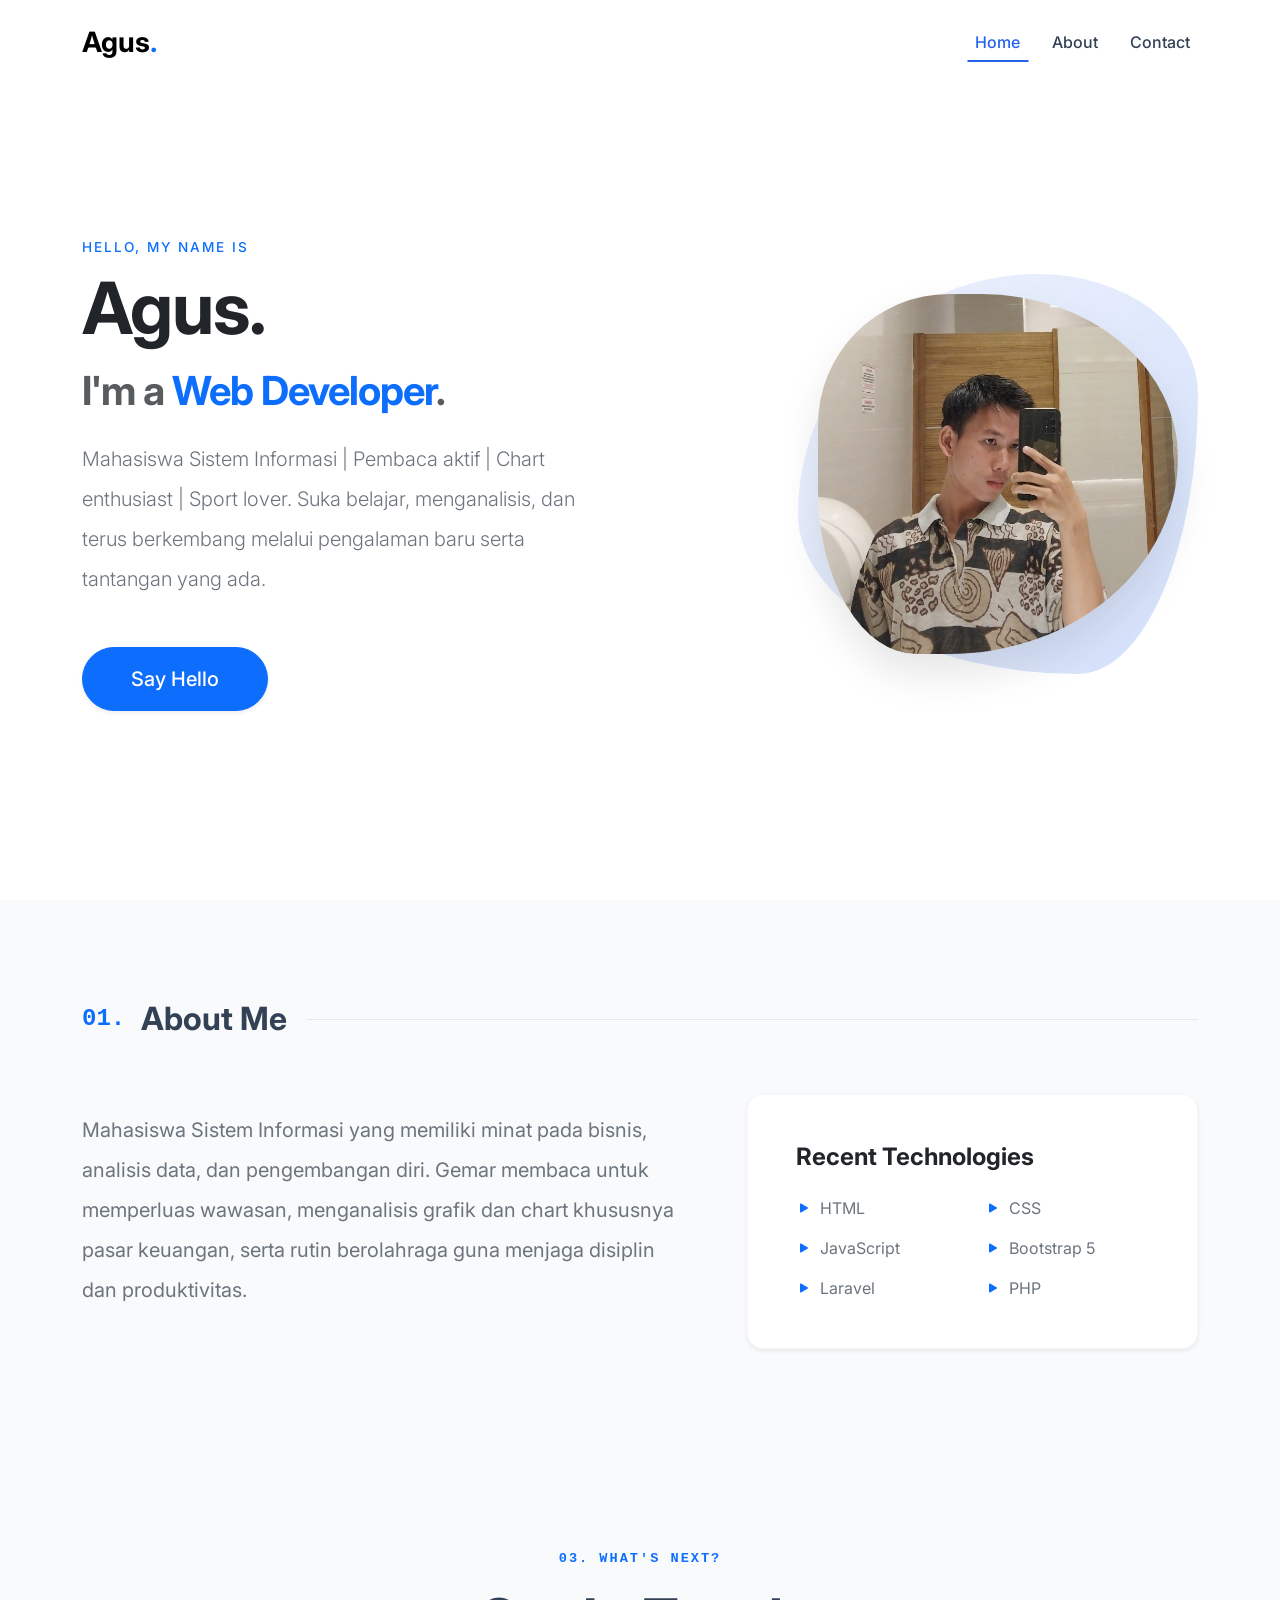
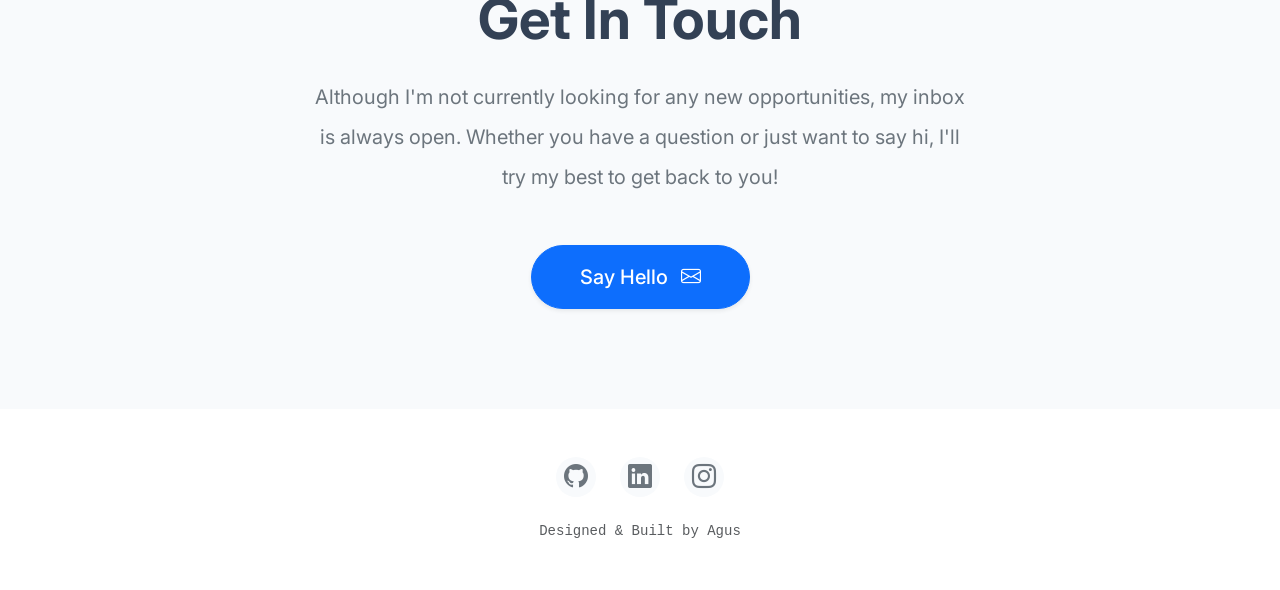
==== tugas-bs/index.html @ dd62d53a "Tugas Portofolio" ====
<!doctype html>
<html lang="id">
  <head>
    <meta charset="UTF-8" />
    <meta name="viewport" content="width=device-width, initial-scale=1.0" />
    <title>Agus - Personal Portfolio</title>
    <link href="https://cdn.jsdelivr.net/npm/bootstrap@5.3.2/dist/css/bootstrap.min.css" rel="stylesheet" integrity="sha384-T3c6CoIi6uLrA9TneNEoa7RxnatzjcDSCmG1MXxSR1GAsXEV/Dwwykc2MPK8M2HN" crossorigin="anonymous" />
    <link rel="stylesheet" href="style.css" />
    <link rel="preconnect" href="https://fonts.googleapis.com" />
    <link rel="preconnect" href="https://fonts.gstatic.com" crossorigin />
    <link href="https://fonts.googleapis.com/css2?family=Inter:wght@300;400;500;600;700;800&display=swap" rel="stylesheet" />
    <link rel="stylesheet" href="https://cdn.jsdelivr.net/npm/bootstrap-icons@1.11.1/font/bootstrap-icons.css" />
  </head>

  <body data-bs-spy="scroll" data-bs-target="#navbar" data-bs-offset="80" tabindex="0">
    <nav id="navbar" class="navbar navbar-expand-lg fixed-top transition-nav py-3">
      <div class="container">
        <a class="navbar-brand fw-bold fs-3" href="#home">Agus<span class="text-primary">.</span></a>
        <button class="navbar-toggler border-0 shadow-none ps-0" type="button" data-bs-toggle="collapse" data-bs-target="#navbarNav" aria-controls="navbarNav" aria-expanded="false" aria-label="Toggle navigation">
          <i class="bi bi-list fs-1 text-dark"></i>
        </button>
        <div class="collapse navbar-collapse" id="navbarNav">
          <ul class="navbar-nav ms-auto fw-medium gap-lg-3">
            <li class="nav-item">
              <a class="nav-link active" href="#home">Home</a>
            </li>
            <li class="nav-item">
              <a class="nav-link" href="#about">About</a>
            </li>
            <li class="nav-item">
              <a class="nav-link" href="#contact">Contact</a>
            </li>
          </ul>
        </div>
      </div>
    </nav>

    <section id="home" class="min-vh-100 d-flex align-items-center position-relative hero-section pb-5 pb-lg-0 pt-5 mt-5 mt-lg-0">
      <div class="container">
        <div class="row align-items-center gy-5">
          <div class="col-lg-6 order-2 order-lg-1 intro-text fade-in-up">
            <p class="text-primary fw-medium mb-2 tracking-wide">Hello, my name is</p>
            <h1 class="display-2 fw-bolder mb-3 text-dark letter-spacing-tight">Agus.</h1>
            <h2 class="display-6 fw-bold mb-4 text-muted letter-spacing-tight">I'm a <span class="text-primary">Web Developer</span>.</h2>
            <p class="lead text-secondary mb-5 pe-lg-5 fs-5 lh-lg">Mahasiswa Sistem Informasi | Pembaca aktif | Chart enthusiast | Sport lover. Suka belajar, menganalisis, dan terus berkembang melalui pengalaman baru serta tantangan yang ada.</p>
            <div class="d-flex gap-3 flex-wrap">
              <a href="#contact" class="btn btn-primary btn-lg rounded-pill px-5 shadow-sm btn-hover fw-medium pt-3 pb-3">Say Hello</a>
            </div>
          </div>
          <div class="col-lg-6 order-1 order-lg-2 text-center text-lg-end fade-in-up" style="animation-delay: 0.2s">
            <div class="hero-image-wrapper ms-auto mx-auto mx-lg-0">
              <div class="shape-blob"></div>
              <img src="./image/image.jpeg" alt="Agus Portrait" class="img-fluid hero-img position-relative" />
            </div>
          </div>
        </div>
      </div>
    </section>

    <section id="about" class="py-100 bg-light">
      <div class="container">
        <div class="row mb-5">
          <div class="col-12">
            <h3 class="section-title d-flex align-items-center fs-2 fw-bold"><span class="text-primary fs-4 me-3 font-monospace">01.</span> About Me</h3>
          </div>
        </div>
        <div class="row gy-5 align-items-center">
          <div class="col-lg-7 pe-lg-5">
            <p class="text-secondary fs-5 lh-lg mb-4">Mahasiswa Sistem Informasi yang memiliki minat pada bisnis, analisis data, dan pengembangan diri. Gemar membaca untuk memperluas wawasan, menganalisis grafik dan chart khususnya pasar keuangan, serta rutin berolahraga guna menjaga disiplin dan produktivitas.</p>
          </div>
          <div class="col-lg-5">
            <div class="card border-0 shadow-sm rounded-4 h-100 bg-white skill-card p-5">
              <h4 class="mb-4 fw-bold fs-4">Recent Technologies</h4>
              <ul class="list-unstyled row gy-3 mb-0">
                <li class="col-6 d-flex align-items-center fs-6 text-secondary"><i class="bi bi-play-fill text-primary me-2"></i> HTML</li>
                <li class="col-6 d-flex align-items-center fs-6 text-secondary"><i class="bi bi-play-fill text-primary me-2"></i> CSS</li>
                <li class="col-6 d-flex align-items-center fs-6 text-secondary"><i class="bi bi-play-fill text-primary me-2"></i> JavaScript</li>
                <li class="col-6 d-flex align-items-center fs-6 text-secondary"><i class="bi bi-play-fill text-primary me-2"></i> Bootstrap 5</li>
                <li class="col-6 d-flex align-items-center fs-6 text-secondary"><i class="bi bi-play-fill text-primary me-2"></i> Laravel</li>
                <li class="col-6 d-flex align-items-center fs-6 text-secondary"><i class="bi bi-play-fill text-primary me-2"></i> PHP</li>
              </ul>
            </div>
          </div>
        </div>
      </div>
    </section>

    <section id="contact" class="py-100 bg-light text-center">
      <div class="container">
        <div class="row justify-content-center">
          <div class="col-lg-8">
            <p class="text-primary fw-semibold mb-3 tracking-wide font-monospace">03. What's Next?</p>
            <h2 class="display-4 fw-bold mb-4">Get In Touch</h2>
            <p class="text-secondary fs-5 lh-lg mb-5 mx-auto" style="max-width: 650px">Although I'm not currently looking for any new opportunities, my inbox is always open. Whether you have a question or just want to say hi, I'll try my best to get back to you!</p>
            <a href="mailto:agusfirman_2428240144@mhs.mdp.ac.id" class="btn btn-primary btn-lg rounded-pill px-5 py-3 shadow-sm btn-hover fw-medium">Say Hello <i class="bi bi-envelope ms-2"></i></a>
          </div>
        </div>
      </div>
    </section>

    <footer class="py-5 text-center bg-white">
      <div class="container">
        <div class="d-flex justify-content-center gap-4 mb-4">
          <a href="https://github.com/AgusFirman16" class="text-secondary fs-4 social-icon"><i class="bi bi-github"></i></a>
          <a href="https://www.linkedin.com/in/agus-firman-11780a414?utm_source=share&utm_campaign=share_via&utm_content=profile&utm_medium=android_app" class="text-secondary fs-4 social-icon"><i class="bi bi-linkedin"></i></a>
          <a href="https://www.instagram.com/agusfrmn16?igsh=MTVqY3JhazUzZTM2YQ==" class="text-secondary fs-4 social-icon"><i class="bi bi-instagram"></i></a>
        </div>
        <p class="text-muted small mb-0 font-monospace">Designed & Built by Agus</p>
      </div>
    </footer>

    <script src="https://cdn.jsdelivr.net/npm/bootstrap@5.3.2/dist/js/bootstrap.bundle.min.js" integrity="sha384-C6RzsynM9kWDrMNeT87bh95OGNyZPhcTNXj1NW7RuBCsyN/o0jlpcV8Qyq46cDfL" crossorigin="anonymous"></script>
    <script src="script.js"></script>
  </body>
</html>
---- tugas-bs/style.css ----
:root {
  --primary-color: #2563eb;
  --primary-rgb: 37, 99, 235;
  --dark-color: #0f172a;
  --light-color: #f8fafc;
  --text-main: #334155;
  --text-muted: #64748b;
  --bg-color: #ffffff;
}

body {
  font-family: 'Inter', sans-serif;
  color: var(--text-main);
  background-color: var(--bg-color);
  -webkit-font-smoothing: antialiased;
  -moz-osx-font-smoothing: grayscale;
}

.py-100 {
  padding-top: 100px;
  padding-bottom: 100px;
}

.tracking-wide {
  letter-spacing: 2px;
  text-transform: uppercase;
  font-size: 0.85rem;
}

.letter-spacing-tight {
  letter-spacing: -1px;
}

.section-title {
  position: relative;
}

.section-title::after {
  content: "";
  display: block;
  height: 1px;
  background-color: #e2e8f0;
  margin-left: 20px;
  flex-grow: 1;
}

.fade-in-up {
  animation: fadeInUp 0.8s ease forwards;
  opacity: 0;
  transform: translateY(20px);
}

@keyframes fadeInUp {
  to {
    opacity: 1;
    transform: translateY(0);
  }
}

.transition-nav {
  transition: all 0.3s cubic-bezier(0.4, 0, 0.2, 1);
}

.navbar-scrolled {
  background-color: rgba(255, 255, 255, 0.9) !important;
  backdrop-filter: blur(12px);
  -webkit-backdrop-filter: blur(12px);
  box-shadow: 0 4px 30px rgba(0, 0, 0, 0.03);
  padding-top: 12px !important;
  padding-bottom: 12px !important;
}

.nav-link {
  color: var(--text-main) !important;
  position: relative;
}

.nav-link::after {
  content: '';
  position: absolute;
  width: 0;
  height: 2px;
  bottom: 0;
  left: 50%;
  transform: translateX(-50%);
  background-color: var(--primary-color);
  transition: width 0.3s ease;
}

.nav-link:hover::after,
.nav-link.active::after {
  width: 100%;
}

.nav-link.active {
  color: var(--primary-color) !important;
}

.hero-image-wrapper {
  position: relative;
  width: 100%;
  max-width: 400px;
  padding: 20px;
  display: inline-block;
}

.hero-img {
  border-radius: 40% 60% 70% 30% / 40% 50% 60% 50%;
  box-shadow: 0 20px 40px rgba(0, 0, 0, 0.1);
  animation: morphImg 8s ease-in-out infinite alternate;
  z-index: 2;
  object-fit: cover;
  aspect-ratio: 1 / 1;
}

.shape-blob {
  position: absolute;
  width: 100%;
  height: 100%;
  background: linear-gradient(135deg, rgba(var(--primary-rgb), 0.08) 0%, rgba(var(--primary-rgb), 0.2) 100%);
  top: 0;
  left: 0;
  border-radius: 60% 40% 30% 70% / 60% 30% 70% 40%;
  animation: morphBlob 10s ease-in-out infinite alternate;
  z-index: 0;
}

@keyframes morphImg {
  0% {
    border-radius: 40% 60% 70% 30% / 40% 50% 60% 50%;
  }

  50% {
    border-radius: 60% 40% 50% 50% / 50% 60% 40% 50%;
  }

  100% {
    border-radius: 40% 60% 70% 30% / 40% 50% 60% 50%;
  }
}

@keyframes morphBlob {
  0% {
    transform: scale(1) rotate(0deg);
    border-radius: 60% 40% 30% 70% / 60% 30% 70% 40%;
  }

  50% {
    transform: scale(1.05) rotate(10deg);
    border-radius: 30% 70% 70% 30% / 50% 40% 60% 30%;
  }

  100% {
    transform: scale(1) rotate(0deg);
    border-radius: 60% 40% 30% 70% / 60% 30% 70% 40%;
  }
}

.btn-hover {
  transition: transform 0.2s cubic-bezier(0.4, 0, 0.2, 1), box-shadow 0.2s cubic-bezier(0.4, 0, 0.2, 1);
}

.btn-hover:hover {
  transform: translateY(-3px);
  box-shadow: 0 10px 25px rgba(var(--primary-rgb), 0.2) !important;
}

.bg-light {
  background-color: var(--light-color) !important;
}

.skill-card {
  transition: all 0.3s ease;
  border: 1px solid rgba(0, 0, 0, 0.03) !important;
}

.skill-card:hover {
  box-shadow: 0 15px 35px rgba(0, 0, 0, 0.05) !important;
  transform: translateY(-5px);
}

.project-card {
  transition: all 0.4s cubic-bezier(0.4, 0, 0.2, 1);
  border: 1px solid rgba(0, 0, 0, 0.04) !important;
}

.project-card:hover {
  transform: translateY(-12px);
  box-shadow: 0 20px 40px rgba(0, 0, 0, 0.06) !important;
}

.project-img-wrapper {
  height: 220px;
  width: 100%;
  overflow: hidden;
  position: relative;
}

.project-placeholder {
  transition: transform 0.6s cubic-bezier(0.4, 0, 0.2, 1);
}

.pattern-1 {
  background-image: radial-gradient(rgba(var(--primary-rgb), 0.1) 2px, transparent 2px);
  background-size: 20px 20px;
}

.pattern-2 {
  background-image: linear-gradient(45deg, rgba(var(--primary-rgb), 0.05) 25%, transparent 25%, transparent 75%, rgba(var(--primary-rgb), 0.05) 75%, rgba(var(--primary-rgb), 0.05)), linear-gradient(45deg, rgba(var(--primary-rgb), 0.05) 25%, transparent 25%, transparent 75%, rgba(var(--primary-rgb), 0.05) 75%, rgba(var(--primary-rgb), 0.05));
  background-position: 0 0, 10px 10px;
  background-size: 20px 20px;
}

.pattern-3 {
  background: repeating-linear-gradient(45deg, transparent, transparent 10px, rgba(var(--primary-rgb), 0.03) 10px, rgba(var(--primary-rgb), 0.03) 20px);
}

.project-card:hover .project-placeholder {
  transform: scale(1.08) rotate(2deg);
}

.project-link {
  transition: color 0.2s ease;
  color: var(--text-muted) !important;
}

.project-link:hover {
  color: var(--primary-color) !important;
}

.social-icon {
  transition: all 0.2s cubic-bezier(0.4, 0, 0.2, 1);
  display: inline-block;
  width: 40px;
  height: 40px;
  line-height: 40px;
  border-radius: 50%;
  background-color: var(--light-color);
}

.social-icon:hover {
  background-color: rgba(var(--primary-rgb), 0.1);
  color: var(--primary-color) !important;
  transform: translateY(-3px);
}
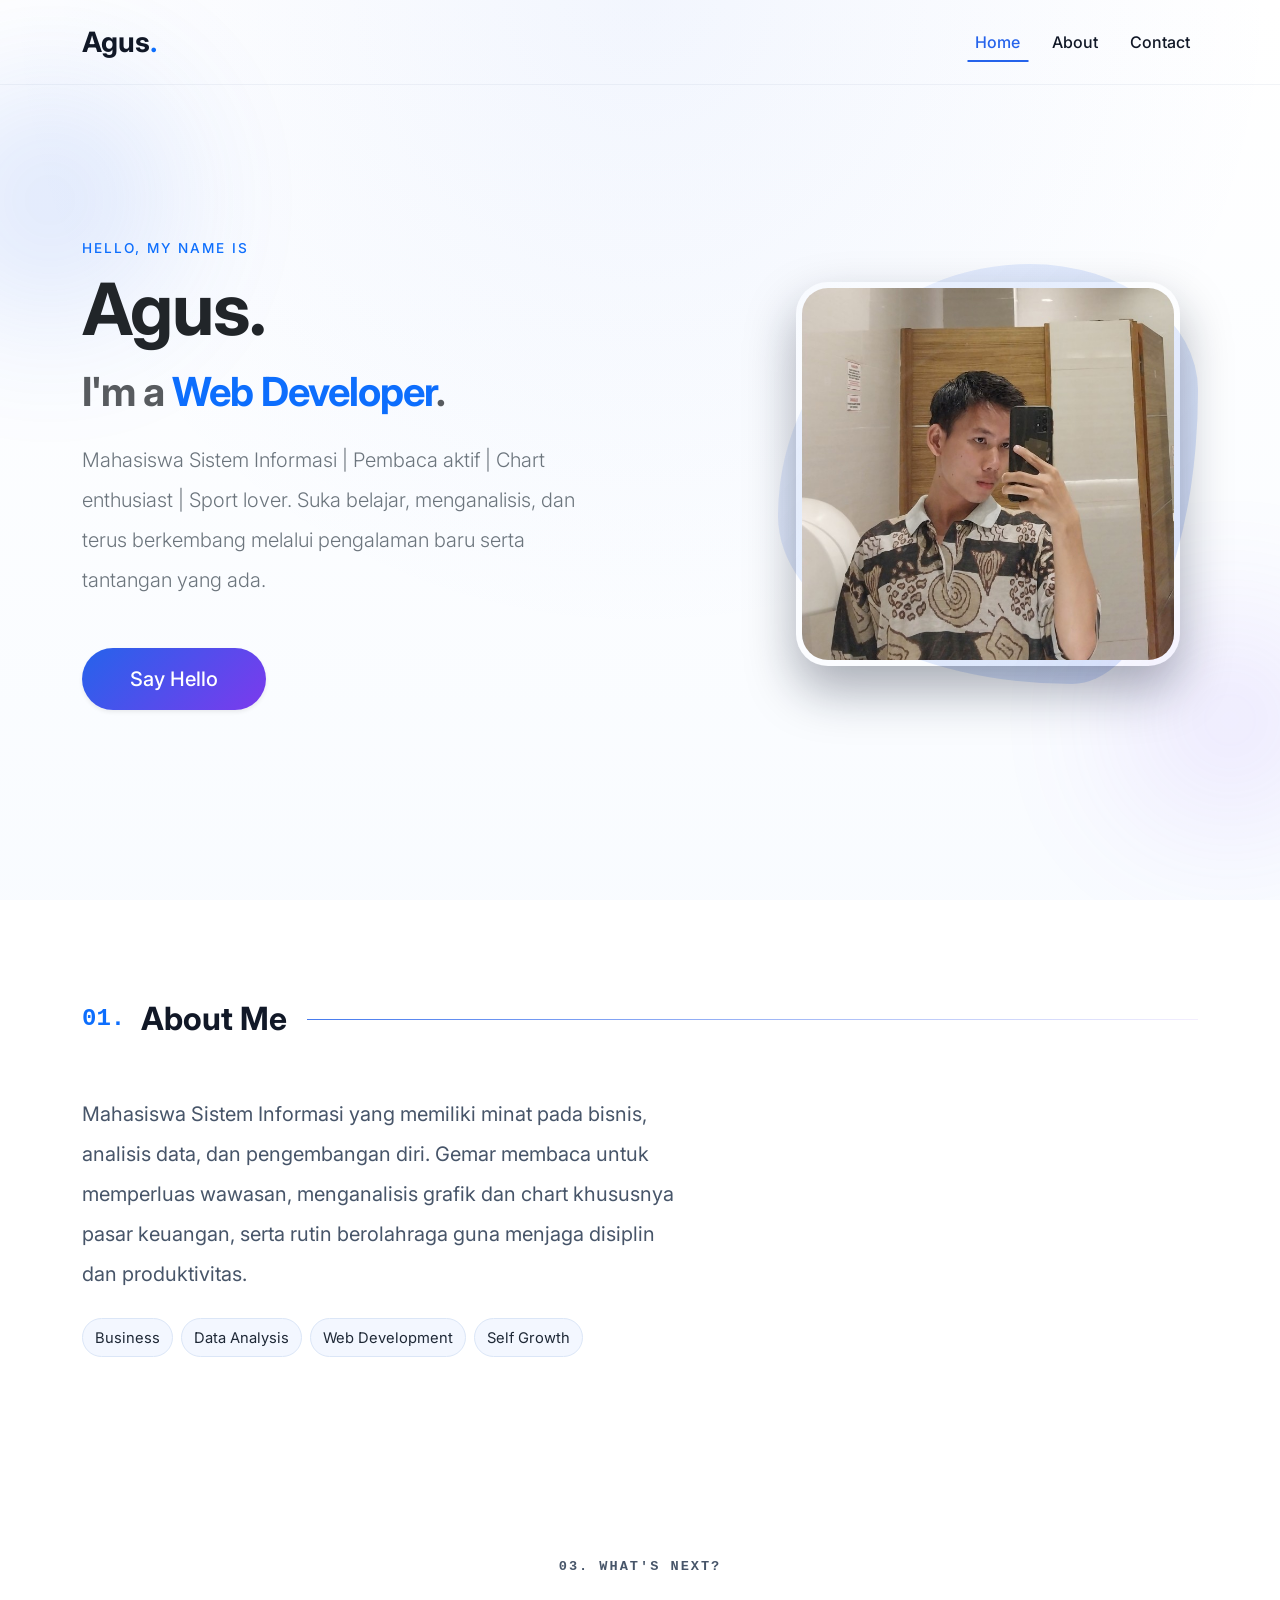
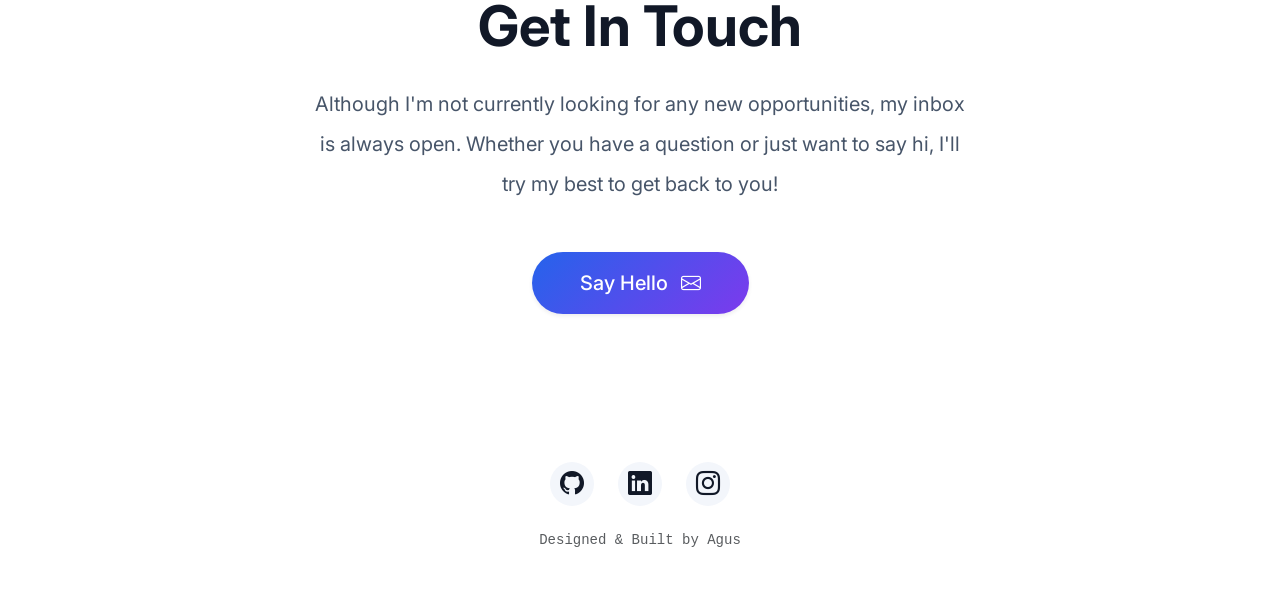
==== commit b0c64946: "update" ====
--- a/tugas-bs/index.html
+++ b/tugas-bs/index.html
@@ -67,9 +67,15 @@
         <div class="row gy-5 align-items-center">
           <div class="col-lg-7 pe-lg-5">
             <p class="text-secondary fs-5 lh-lg mb-4">Mahasiswa Sistem Informasi yang memiliki minat pada bisnis, analisis data, dan pengembangan diri. Gemar membaca untuk memperluas wawasan, menganalisis grafik dan chart khususnya pasar keuangan, serta rutin berolahraga guna menjaga disiplin dan produktivitas.</p>
+            <div class="d-flex flex-wrap gap-2 mt-4">
+              <span class="badge-chip">Business</span>
+              <span class="badge-chip">Data Analysis</span>
+              <span class="badge-chip">Web Development</span>
+              <span class="badge-chip">Self Growth</span>
+            </div>
           </div>
           <div class="col-lg-5">
-            <div class="card border-0 shadow-sm rounded-4 h-100 bg-white skill-card p-5">
+            <div class="card border-0 shadow-sm rounded-4 h-100 bg-white skill-card p-5 glass-card">
               <h4 class="mb-4 fw-bold fs-4">Recent Technologies</h4>
               <ul class="list-unstyled row gy-3 mb-0">
                 <li class="col-6 d-flex align-items-center fs-6 text-secondary"><i class="bi bi-play-fill text-primary me-2"></i> HTML</li>
--- a/tugas-bs/style.css
+++ b/tugas-bs/style.css
@@ -1,19 +1,36 @@
 :root {
   --primary-color: #2563eb;
   --primary-rgb: 37, 99, 235;
+  --secondary-color: #7c3aed;
   --dark-color: #0f172a;
-  --light-color: #f8fafc;
-  --text-main: #334155;
-  --text-muted: #64748b;
+  --light-color: #ffffff;
+  --text-main: #111827;
+  --text-muted: #4b5563;
   --bg-color: #ffffff;
+  --card-color: rgba(255, 255, 255, 0.96);
+}
+
+* {
+  box-sizing: border-box;
+}
+
+html {
+  scroll-behavior: smooth;
 }
 
 body {
   font-family: 'Inter', sans-serif;
   color: var(--text-main);
-  background-color: var(--bg-color);
+  background:
+    radial-gradient(circle at top, rgba(37, 99, 235, 0.06), transparent 28%),
+    linear-gradient(180deg, #ffffff 0%, #f8fbff 45%, #ffffff 100%);
   -webkit-font-smoothing: antialiased;
   -moz-osx-font-smoothing: grayscale;
+  overflow-x: hidden;
+}
+
+::selection {
+  background: rgba(37, 99, 235, 0.18);
 }
 
 .py-100 {
@@ -33,13 +50,14 @@
 
 .section-title {
   position: relative;
+  color: #111827;
 }
 
 .section-title::after {
   content: "";
   display: block;
   height: 1px;
-  background-color: #e2e8f0;
+  background: linear-gradient(90deg, rgba(37, 99, 235, 0.85), rgba(139, 92, 246, 0.1));
   margin-left: 20px;
   flex-grow: 1;
 }
@@ -62,17 +80,26 @@
 }
 
 .navbar-scrolled {
-  background-color: rgba(255, 255, 255, 0.9) !important;
-  backdrop-filter: blur(12px);
-  -webkit-backdrop-filter: blur(12px);
-  box-shadow: 0 4px 30px rgba(0, 0, 0, 0.03);
-  padding-top: 12px !important;
-  padding-bottom: 12px !important;
+  background: rgba(255, 255, 255, 0.88) !important;
+  backdrop-filter: blur(14px);
+  -webkit-backdrop-filter: blur(14px);
+  box-shadow: 0 10px 30px rgba(8, 15, 30, 0.35);
+  padding-top: 10px !important;
+  padding-bottom: 10px !important;
+}
+
+.navbar {
+  border-bottom: 1px solid rgba(148, 163, 184, 0.12);
 }
 
 .nav-link {
-  color: var(--text-main) !important;
-  position: relative;
+  color: #111827 !important;
+  position: relative;
+  font-weight: 500;
+}
+
+.navbar-brand {
+  color: #111827 !important;
 }
 
 .nav-link::after {
@@ -99,18 +126,65 @@
 .hero-image-wrapper {
   position: relative;
   width: 100%;
-  max-width: 400px;
-  padding: 20px;
+  max-width: 420px;
+  padding: 18px;
   display: inline-block;
 }
 
+.hero-section {
+  position: relative;
+  overflow: hidden;
+}
+
+.hero-section::before,
+.hero-section::after {
+  content: "";
+  position: absolute;
+  border-radius: 999px;
+  filter: blur(80px);
+  opacity: 0.18;
+  z-index: 0;
+}
+
+.hero-section::before {
+  width: 220px;
+  height: 220px;
+  background: #2563eb;
+  top: 10%;
+  left: -60px;
+}
+
+.hero-section::after {
+  width: 180px;
+  height: 180px;
+  background: #8b5cf6;
+  right: -40px;
+  bottom: 10%;
+}
+
 .hero-img {
-  border-radius: 40% 60% 70% 30% / 40% 50% 60% 50%;
-  box-shadow: 0 20px 40px rgba(0, 0, 0, 0.1);
-  animation: morphImg 8s ease-in-out infinite alternate;
+  border-radius: 32px;
+  box-shadow: 0 24px 50px rgba(15, 23, 42, 0.35);
+  border: 6px solid rgba(255, 255, 255, 0.18);
   z-index: 2;
   object-fit: cover;
   aspect-ratio: 1 / 1;
+}
+
+.intro-text {
+  position: relative;
+  z-index: 1;
+}
+
+.badge-chip {
+  display: inline-flex;
+  align-items: center;
+  padding: 0.45rem 0.75rem;
+  border-radius: 999px;
+  background: #f3f7ff;
+  color: #1f2937;
+  border: 1px solid #dbe6f7;
+  font-size: 0.92rem;
 }
 
 .shape-blob {
@@ -160,23 +234,47 @@
   transition: transform 0.2s cubic-bezier(0.4, 0, 0.2, 1), box-shadow 0.2s cubic-bezier(0.4, 0, 0.2, 1);
 }
 
+.btn-primary {
+  background: linear-gradient(135deg, #2563eb, #7c3aed);
+  border: none;
+  box-shadow: 0 14px 30px rgba(59, 130, 246, 0.28);
+}
+
+.btn-primary:hover {
+  background: linear-gradient(135deg, #1d4ed8, #6d28d9);
+}
+
 .btn-hover:hover {
   transform: translateY(-3px);
-  box-shadow: 0 10px 25px rgba(var(--primary-rgb), 0.2) !important;
+  box-shadow: 0 14px 30px rgba(124, 58, 237, 0.25) !important;
 }
 
 .bg-light {
-  background-color: var(--light-color) !important;
+  background-color: #ffffff !important;
+}
+
+.bg-light .text-secondary,
+.bg-light .text-muted,
+.bg-light p,
+.bg-light li {
+  color: #475569 !important;
+}
+
+.glass-card,
+.skill-card {
+  background: var(--card-color) !important;
+  border: 1px solid rgba(148, 163, 184, 0.18) !important;
+  box-shadow: 0 18px 35px rgba(15, 23, 42, 0.18);
+  backdrop-filter: blur(10px);
 }
 
 .skill-card {
   transition: all 0.3s ease;
-  border: 1px solid rgba(0, 0, 0, 0.03) !important;
 }
 
 .skill-card:hover {
-  box-shadow: 0 15px 35px rgba(0, 0, 0, 0.05) !important;
-  transform: translateY(-5px);
+  box-shadow: 0 18px 40px rgba(37, 99, 235, 0.14) !important;
+  transform: translateY(-4px);
 }
 
 .project-card {
@@ -230,16 +328,116 @@
 
 .social-icon {
   transition: all 0.2s cubic-bezier(0.4, 0, 0.2, 1);
-  display: inline-block;
-  width: 40px;
-  height: 40px;
-  line-height: 40px;
+  display: inline-flex;
+  align-items: center;
+  justify-content: center;
+  width: 44px;
+  height: 44px;
   border-radius: 50%;
-  background-color: var(--light-color);
+  background: #f3f6fb;
+  color: #111827 !important;
 }
 
 .social-icon:hover {
-  background-color: rgba(var(--primary-rgb), 0.1);
-  color: var(--primary-color) !important;
+  background: rgba(37, 99, 235, 0.16);
+  color: #bfdbfe !important;
   transform: translateY(-3px);
+}
+
+@media (max-width: 991.98px) {
+  .py-100 {
+    padding-top: 72px;
+    padding-bottom: 72px;
+  }
+
+  .hero-section {
+    padding-top: 5rem;
+  }
+
+  .hero-image-wrapper {
+    max-width: 320px;
+  }
+
+  .display-2 {
+    font-size: clamp(2.8rem, 10vw, 4rem);
+  }
+
+  .display-6 {
+    font-size: clamp(1.2rem, 4vw, 2rem);
+  }
+
+  .lead {
+    font-size: 1rem;
+    line-height: 1.7;
+  }
+}
+
+@media (max-width: 575.98px) {
+  body {
+    font-size: 0.98rem;
+  }
+
+  .navbar-brand {
+    font-size: 1.35rem;
+  }
+
+  .navbar-toggler {
+    padding-right: 0;
+  }
+
+  #navbarNav {
+    border-radius: 18px;
+    padding: 0.75rem;
+    background: rgba(255, 255, 255, 0.98);
+    box-shadow: 0 10px 25px rgba(15, 23, 42, 0.08);
+  }
+
+  .hero-section {
+    min-height: auto;
+    padding-top: 5rem;
+  }
+
+  .intro-text {
+    text-align: center;
+  }
+
+  .hero-image-wrapper {
+    max-width: 260px;
+    padding: 10px;
+  }
+
+  .display-2 {
+    font-size: 2.45rem;
+    line-height: 1.05;
+  }
+
+  .display-6 {
+    font-size: 1.1rem;
+  }
+
+  .lead {
+    font-size: 0.98rem;
+  }
+
+  .btn-lg {
+    width: 100%;
+  }
+
+  .section-title {
+    font-size: 1.45rem;
+  }
+
+  .section-title::after {
+    display: none;
+  }
+
+  .skill-card {
+    padding: 1.25rem !important;
+  }
+
+  .social-icon {
+    width: 38px;
+    height: 38px;
+    line-height: 38px;
+  }
 }
